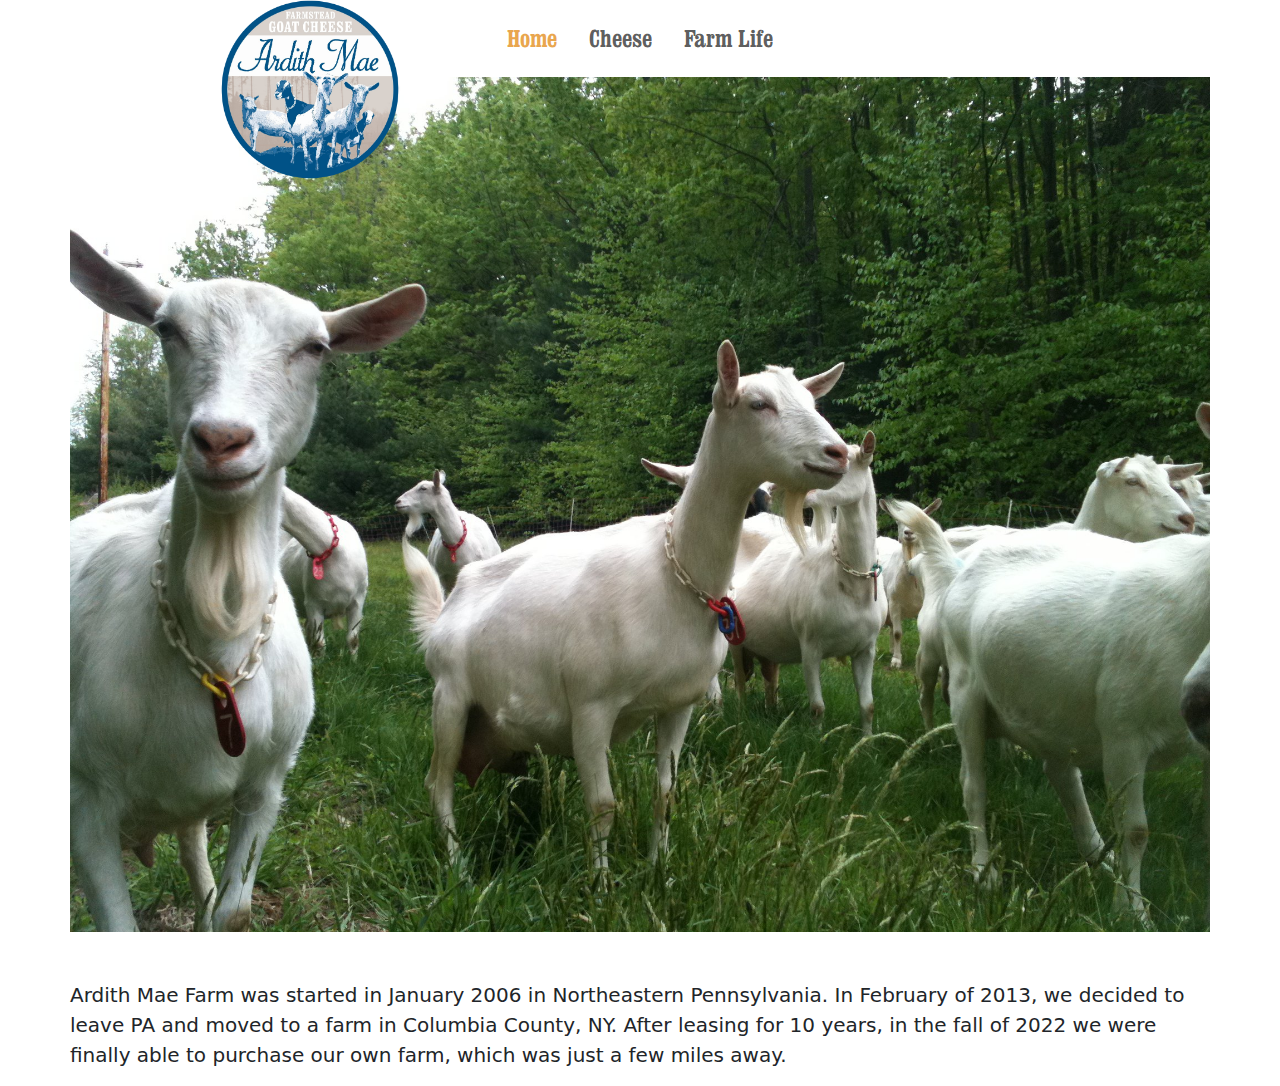
==== index.html @ d218d615 "changed main image" ====
<!DOCTYPE html>
<html lang="en">
<head>
  <meta charset="UTF-8">
  <meta name="viewport" content="width=device-width, initial-scale=1.0">
  <title>Document</title>
  <link href="https://cdn.jsdelivr.net/npm/bootstrap@5.3.3/dist/css/bootstrap.min.css" rel="stylesheet" integrity="sha384-QWTKZyjpPEjISv5WaRU9OFeRpok6YctnYmDr5pNlyT2bRjXh0JMhjY6hW+ALEwIH" crossorigin="anonymous">
  <link rel="stylesheet" href="style.css">
</head>
<body>
  <header>
    <div class="container-md p-0">
    <nav class="navbar navbar-expand-md pb-0">
      <span>
        <img src="img/AMLogo2.png" class="pic2 d-none d-lg-block" alt="">
      </span>
      <button class="navbar-toggler mb-2" type="button" data-bs-toggle="collapse" 
      data-bs-target="#main-nav"><span>Menu</span>
        <span class="navbar-toggler-icon"></span>
      </button>
      <div class="collapse navbar-collapse h4" id="main-nav">
        <ul class="navbar-nav col d-flex justify-content-center p-2" >
          <li class="nav-item px-2 active">
            <a href="index.html" class="nav-link">Home</a>
          </li>
          <li class="nav-item px-2">
            <a href="cheeses.html" class="nav-link">Cheese</a>
          </li>
          <li class="nav-item px-2">
            <a href="gallery.html" class="nav-link">Farm Life</a>
          </li>
        </ul> 
      </div>
    </nav>   
  </div>
</header>
<div class="container-md text-center p-0">
  <img src="img/goats.jpg" class="w-100">
</div>
<div class="container-md mt-5">
    <div class="row">
      <div class="col p-0">
        <p class="lead">Ardith Mae Farm was started in January 2006 in Northeastern Pennsylvania. In February of 2013, we decided to leave PA and moved to a farm in Columbia County, NY. After leasing for 10 years, in the fall of 2022 we were finally able to purchase our own farm, which was just a few miles away.</p>           

       
        
    </div>
  </div>
</div>

  <script src="https://cdn.jsdelivr.net/npm/bootstrap@5.3.3/dist/js/bootstrap.bundle.min.js" integrity="sha384-YvpcrYf0tY3lHB60NNkmXc5s9fDVZLESaAA55NDzOxhy9GkcIdslK1eN7N6jIeHz" crossorigin="anonymous"></script>
</body>
</html>
---- style.css ----
@font-face {
  font-family: "OPTIPiranesi";
  src: url("./fonts/OPTIPiranesi-Italic.otf");
}

@font-face {
  font-family: "clarendon-bt-pro-bold-condensed";
  src: url("./fonts/clarendon-bt-pro-bold-condensed.otf");
}

.navbar-nav > .active > a {
  color: #e9a64e;
}
.nav-item > a:hover {
  color: #f0c791;
}

header {
  font-family: "clarendon-bt-pro-bold-condensed";
}

.farm-image {
  max-width: 100%; 
}

.cheese-image {
  max-height: 150px;
}
.goat-container {
  border: solid 1px white;
  
}
.goat-image {
    max-width: 100%;
    
}

.hline {
  border-bottom: solid 6px rgb(255, 208, 0);
}


.pic2 {
  position: absolute;
  top:0px;
  left:150px;
  max-width: 180px;
  opacity: 100%;
}

.piranesiFont {
  font-family: "OPTIPiranesi";
  font-size: 30px;
  
}
.cheeseName {
  text-decoration: underline;
  
}

/* {
  border: solid 1px black;
}


/*body {
  font-family: "OPTIPiranesi";
}


.pic2 {
  position: absolute;
  top:20px;
  left:0px;
  max-width: 20%;
  opacity: 100%;
}


.gborder-bottom {
  border-bottom: solid 2px white;
}

.gborder-right {
  border: solid 2px white;
}

.navbar-trans {
  background: transparent !important;
}
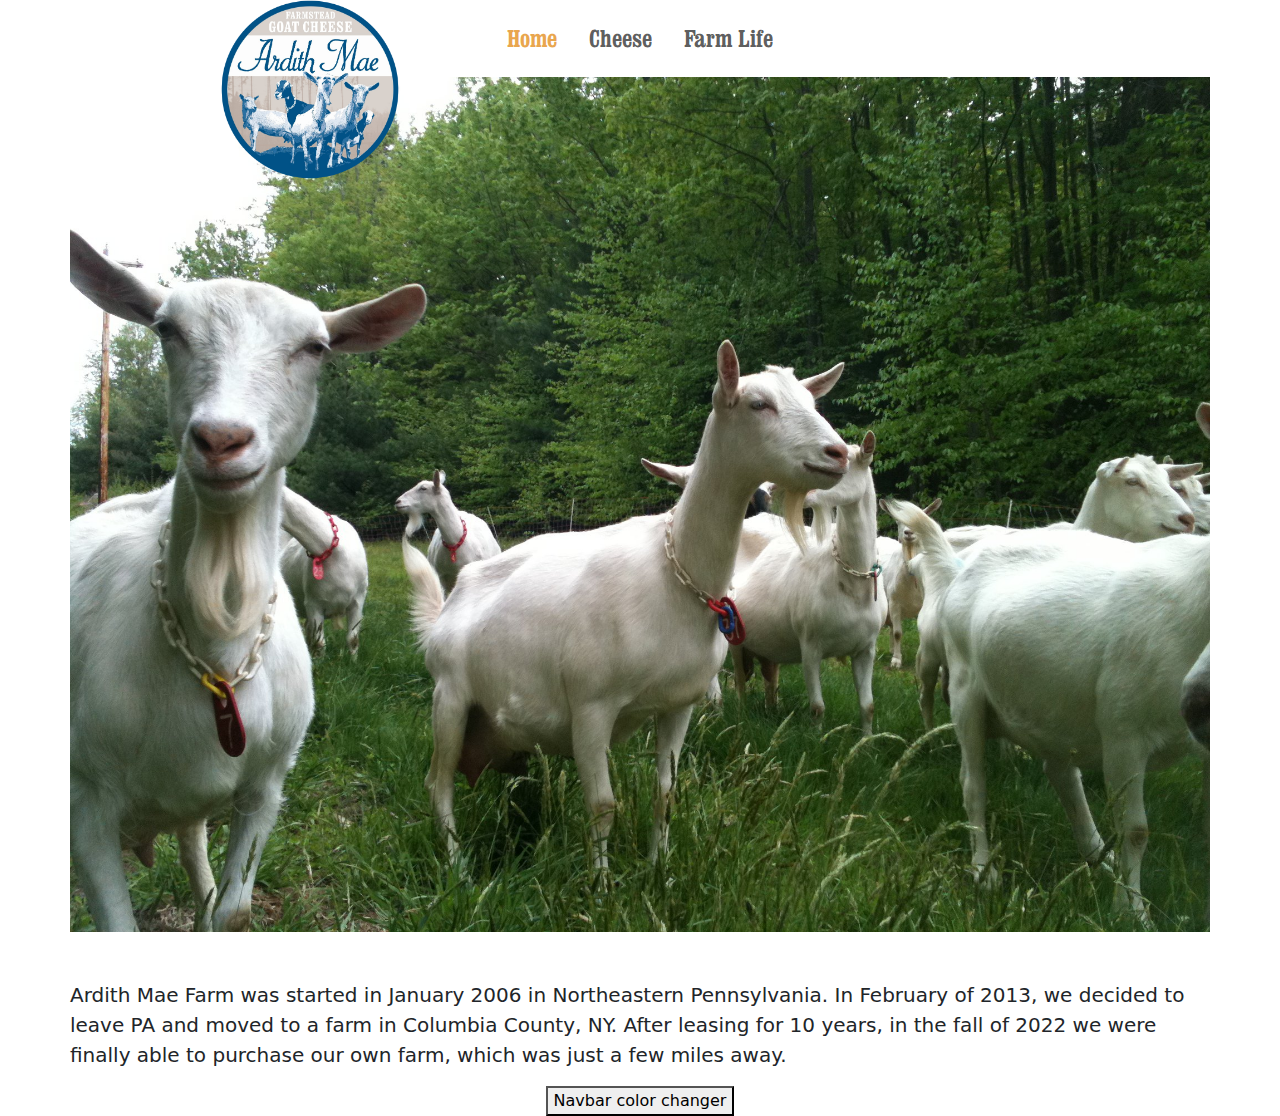
==== commit c0550c45: "added navbar color changer button using return statement" ====
--- a/index.html
+++ b/index.html
@@ -14,11 +14,11 @@
       <span>
         <img src="img/AMLogo2.png" class="pic2 d-none d-lg-block" alt="">
       </span>
-      <button class="navbar-toggler mb-2" type="button" data-bs-toggle="collapse" 
-      data-bs-target="#main-nav"><span>Menu</span>
+      <button class="navbar-toggler mb-2 " type="button" data-bs-toggle="collapse" 
+      data-bs-target="#mainNav"><span>Menu</span>
         <span class="navbar-toggler-icon"></span>
       </button>
-      <div class="collapse navbar-collapse h4" id="main-nav">
+      <div class="collapse navbar-collapse h4" id="mainNav">
         <ul class="navbar-nav col d-flex justify-content-center p-2" >
           <li class="nav-item px-2 active">
             <a href="index.html" class="nav-link">Home</a>
@@ -41,13 +41,13 @@
     <div class="row">
       <div class="col p-0">
         <p class="lead">Ardith Mae Farm was started in January 2006 in Northeastern Pennsylvania. In February of 2013, we decided to leave PA and moved to a farm in Columbia County, NY. After leasing for 10 years, in the fall of 2022 we were finally able to purchase our own farm, which was just a few miles away.</p>           
-
-       
-        
     </div>
   </div>
 </div>
-
+<footer class="text-center">
+  <button onClick="navbarColorUpdate()">Navbar color changer</button>
+</footer>
   <script src="https://cdn.jsdelivr.net/npm/bootstrap@5.3.3/dist/js/bootstrap.bundle.min.js" integrity="sha384-YvpcrYf0tY3lHB60NNkmXc5s9fDVZLESaAA55NDzOxhy9GkcIdslK1eN7N6jIeHz" crossorigin="anonymous"></script>
+  <script src="indexScript.js"></script>
 </body>
 </html>
--- a/style.css
+++ b/style.css
@@ -88,6 +88,3 @@
   border: solid 2px white;
 }
 
-.navbar-trans {
-  background: transparent !important;
-}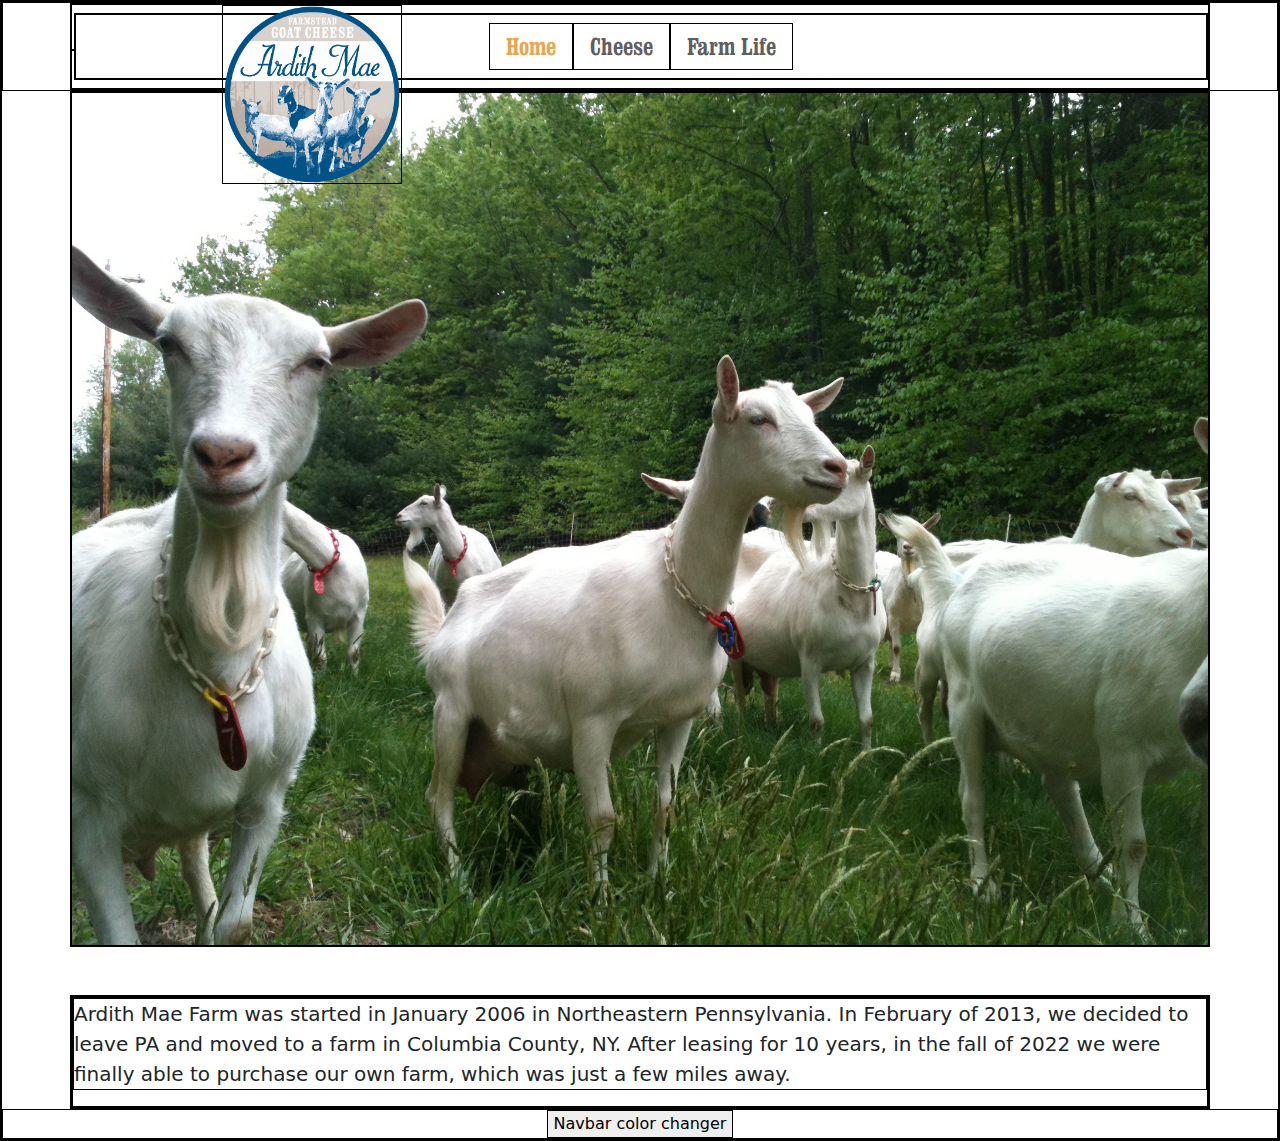
==== commit 3614ca2e: "added bwlogo into sm container" ====
--- a/index.html
+++ b/index.html
@@ -12,7 +12,7 @@
     <div class="container-md p-0">
     <nav class="navbar navbar-expand-md pb-0">
       <span>
-        <img src="img/AMLogo2.png" class="pic2 d-none d-lg-block" alt="">
+        <img src="img/AMLogo2.png" class="picColorLogo d-none d-lg-block" alt="">
       </span>
       <button class="navbar-toggler mb-2 " type="button" data-bs-toggle="collapse" 
       data-bs-target="#mainNav"><span>Menu</span>
@@ -35,7 +35,9 @@
   </div>
 </header>
 <div class="container-md text-center p-0">
+  <img src="img/AMLogo2bw.png" class="w-50 d-sm-none" alt="">
   <img src="img/goats.jpg" class="w-100">
+  
 </div>
 <div class="container-md mt-5">
     <div class="row">
--- a/style.css
+++ b/style.css
@@ -43,7 +43,7 @@
 }
 
 
-.pic2 {
+.picColorLogo {
   position: absolute;
   top:0px;
   left:150px;
@@ -61,7 +61,14 @@
   
 }
 
-/* {
+.picBwLogo {
+  position: relative;
+  top:30px;
+  left:183px;
+  max-width: 134px;
+  opacity: 100%;
+}
+* {
   border: solid 1px black;
 }
 
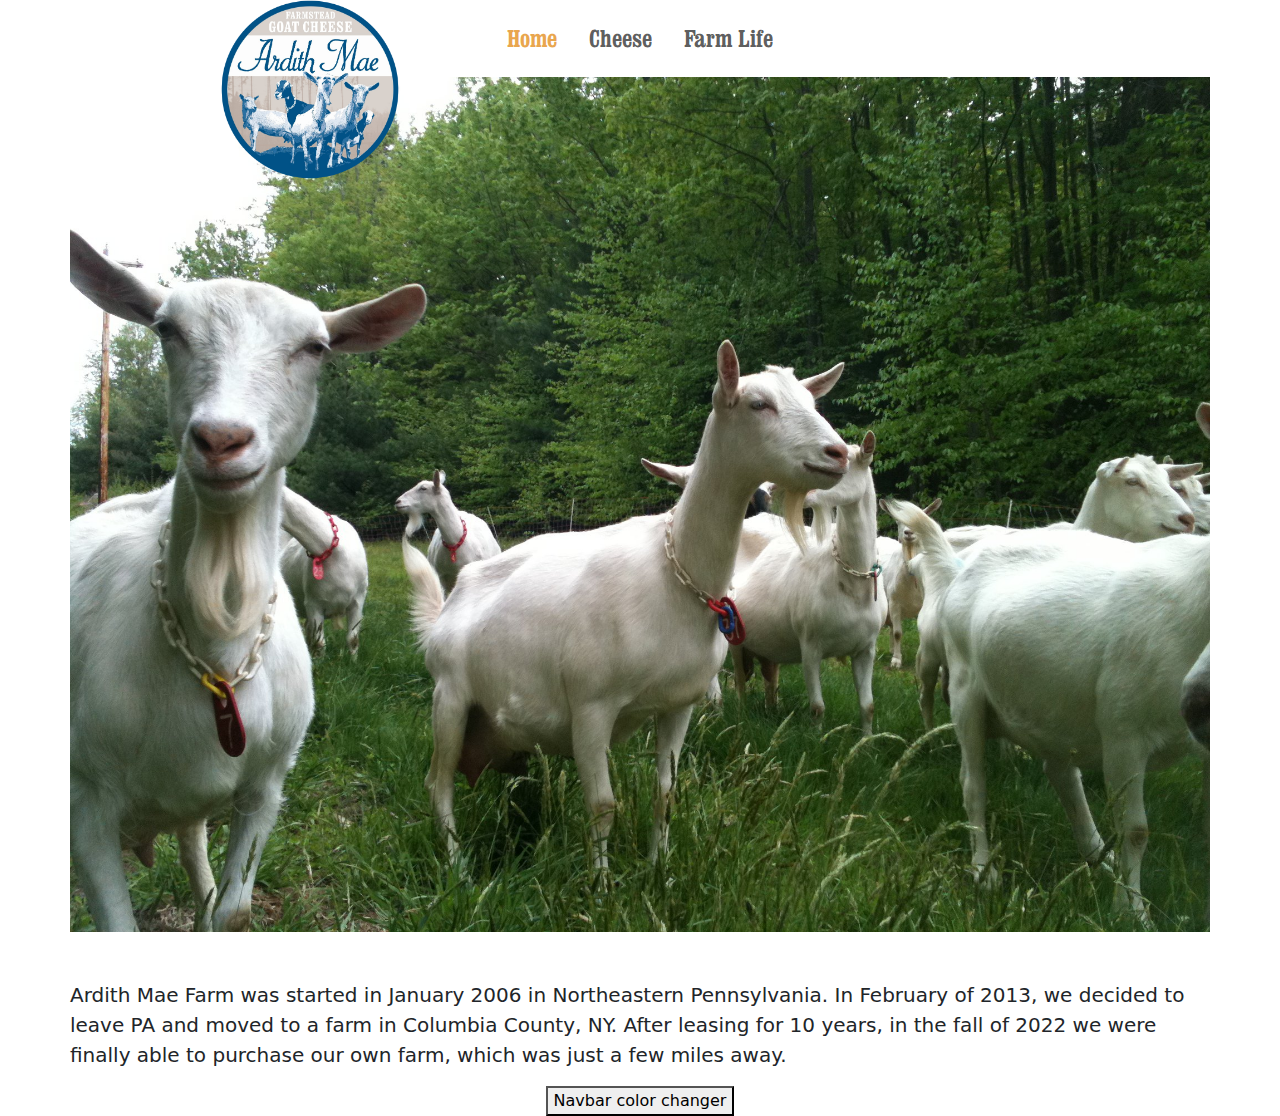
==== commit eb7e4fca: "changed bwlogo size" ====
--- a/index.html
+++ b/index.html
@@ -35,7 +35,7 @@
   </div>
 </header>
 <div class="container-md text-center p-0">
-  <img src="img/AMLogo2bw.png" class="w-50 d-sm-none" alt="">
+  <img src="img/AMLogo2bw.png" class="picBwLogo d-sm-none my-3" alt="">
   <img src="img/goats.jpg" class="w-100">
   
 </div>
--- a/style.css
+++ b/style.css
@@ -63,12 +63,12 @@
 
 .picBwLogo {
   position: relative;
-  top:30px;
-  left:183px;
-  max-width: 134px;
+  top:-30px;
+  left:0px;
+  max-width: 200px;
   opacity: 100%;
 }
-* {
+/* {
   border: solid 1px black;
 }
 
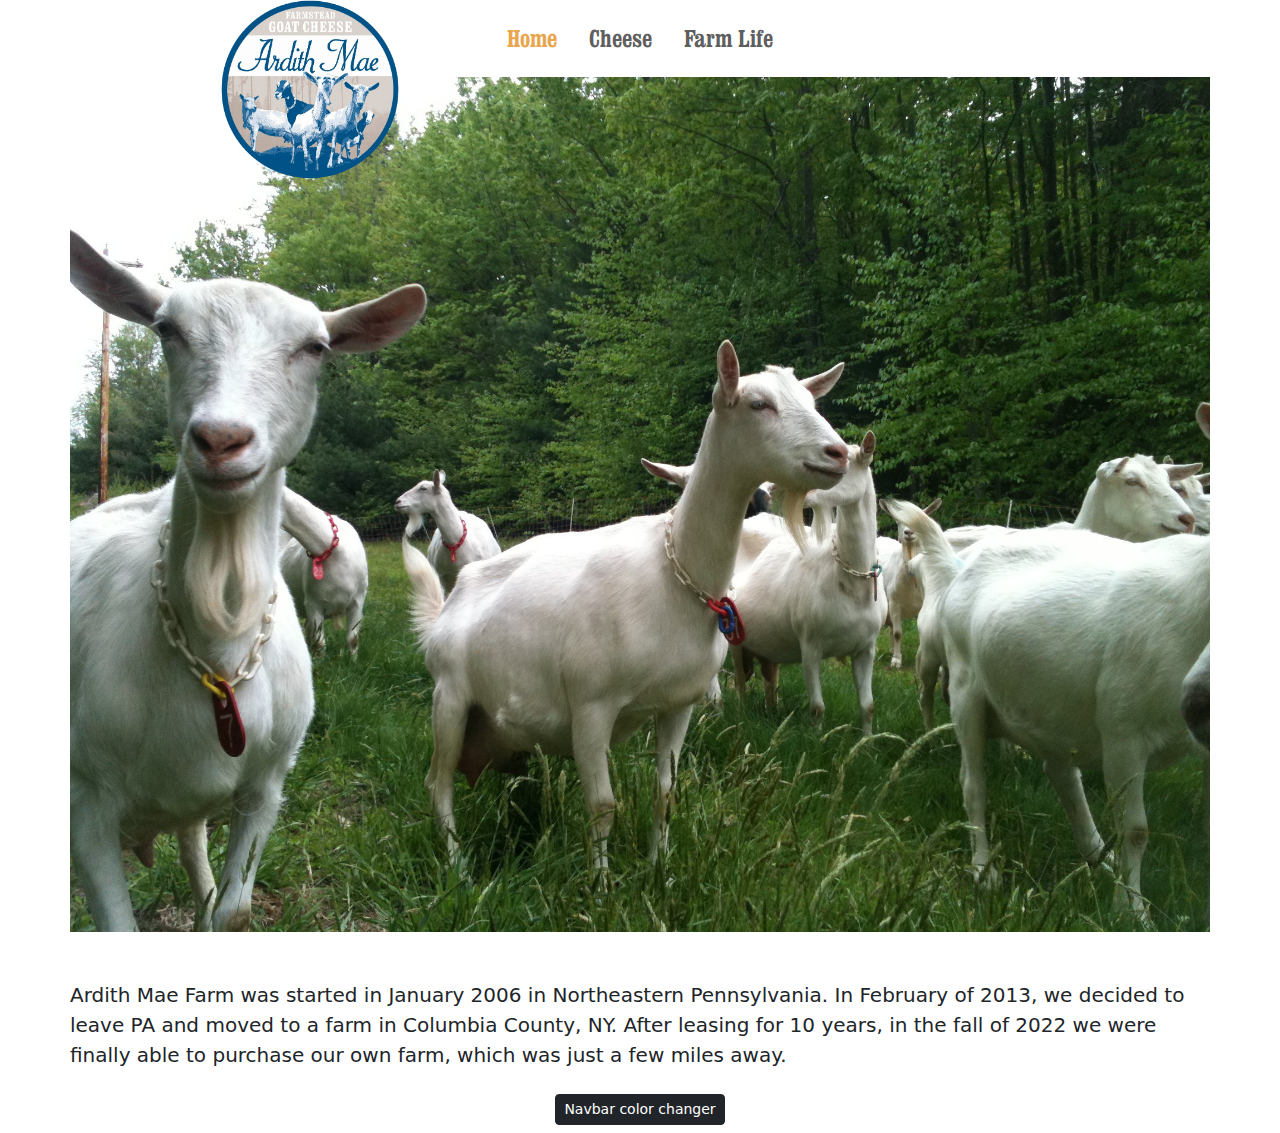
==== commit 400e8964: "changed cheese.html column sizing" ====
--- a/index.html
+++ b/index.html
@@ -47,7 +47,7 @@
   </div>
 </div>
 <footer class="text-center">
-  <button onClick="navbarColorUpdate()">Navbar color changer</button>
+  <button type="button" class="btn btn-dark btn-sm m-2" onClick="navbarColorUpdate()">Navbar color changer</button>
 </footer>
   <script src="https://cdn.jsdelivr.net/npm/bootstrap@5.3.3/dist/js/bootstrap.bundle.min.js" integrity="sha384-YvpcrYf0tY3lHB60NNkmXc5s9fDVZLESaAA55NDzOxhy9GkcIdslK1eN7N6jIeHz" crossorigin="anonymous"></script>
   <script src="indexScript.js"></script>
--- a/style.css
+++ b/style.css
@@ -39,7 +39,7 @@
 }
 
 .hline {
-  border-bottom: solid 6px rgb(255, 208, 0);
+  border-bottom: solid 1px rgb(0, 0, 0);
 }
 
 
@@ -73,7 +73,7 @@
 }
 
 
-/*body {
+*body {
   font-family: "OPTIPiranesi";
 }
 
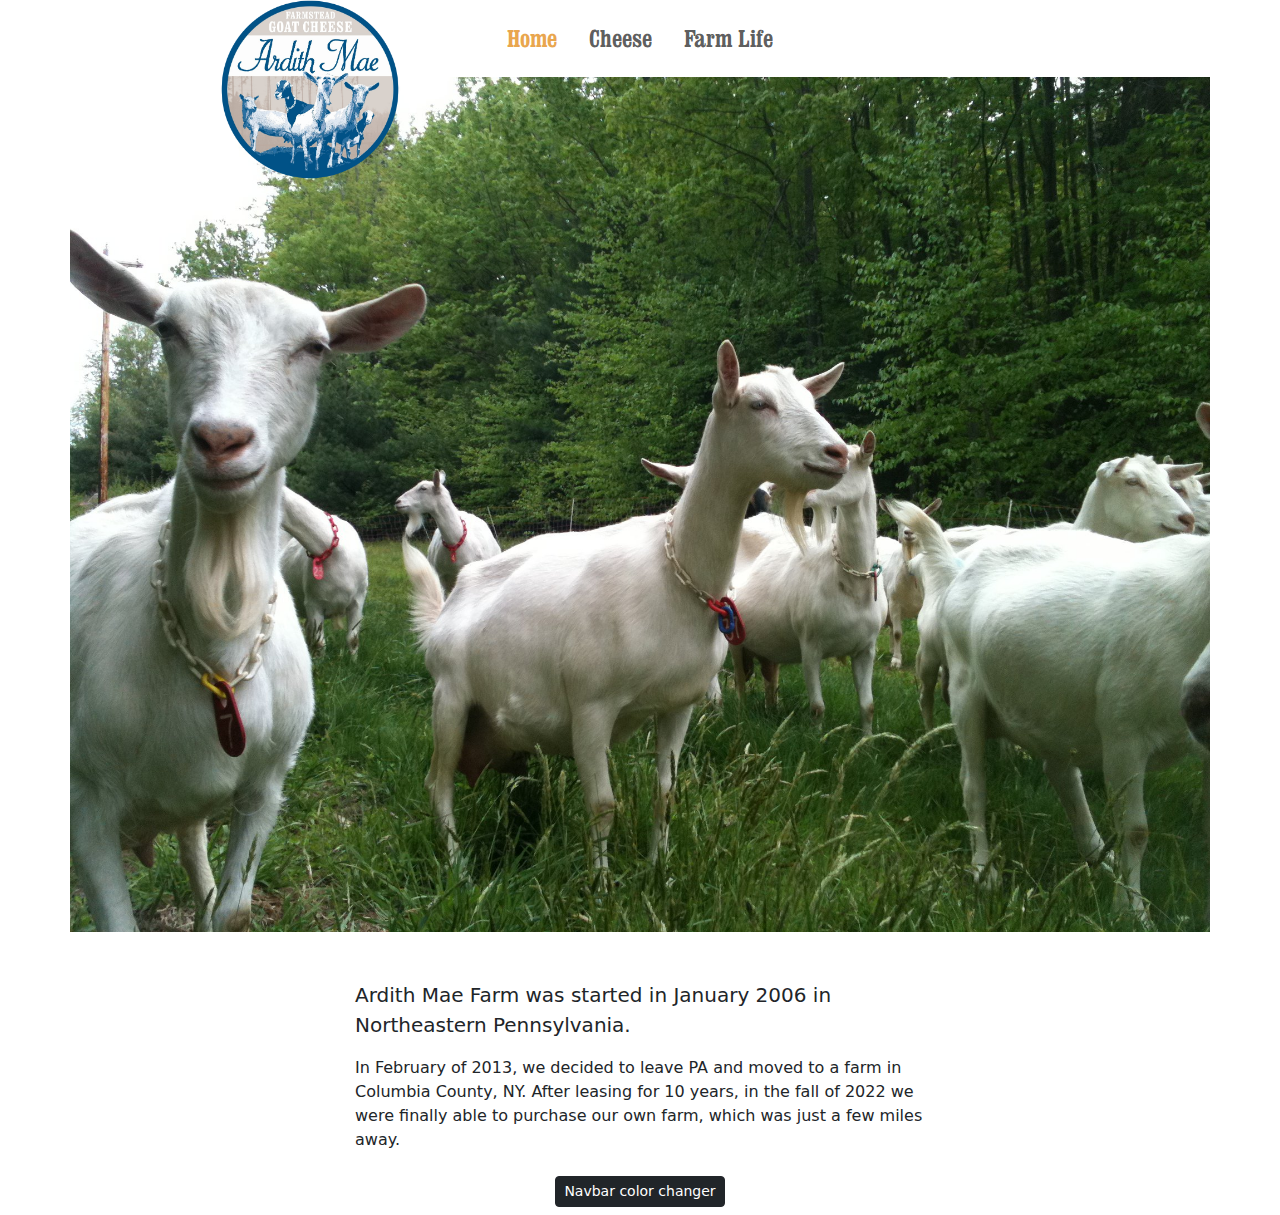
==== commit d9bcb068: "offset text columns" ====
--- a/index.html
+++ b/index.html
@@ -41,8 +41,10 @@
 </div>
 <div class="container-md mt-5">
     <div class="row">
-      <div class="col p-0">
-        <p class="lead">Ardith Mae Farm was started in January 2006 in Northeastern Pennsylvania. In February of 2013, we decided to leave PA and moved to a farm in Columbia County, NY. After leasing for 10 years, in the fall of 2022 we were finally able to purchase our own farm, which was just a few miles away.</p>           
+      <div class="col-6 offset-3 p-0">
+        <p class="lead"><strong>Ardith Mae Farm was started in January 2006 in Northeastern Pennsylvania.</strong></p> 
+          
+        <p>In February of 2013, we decided to leave PA and moved to a farm in Columbia County, NY. After leasing for 10 years, in the fall of 2022 we were finally able to purchase our own farm, which was just a few miles away.</p>           
     </div>
   </div>
 </div>
--- a/style.css
+++ b/style.css
@@ -65,7 +65,7 @@
   position: relative;
   top:-30px;
   left:0px;
-  max-width: 200px;
+  max-width: 300px;
   opacity: 100%;
 }
 /* {
